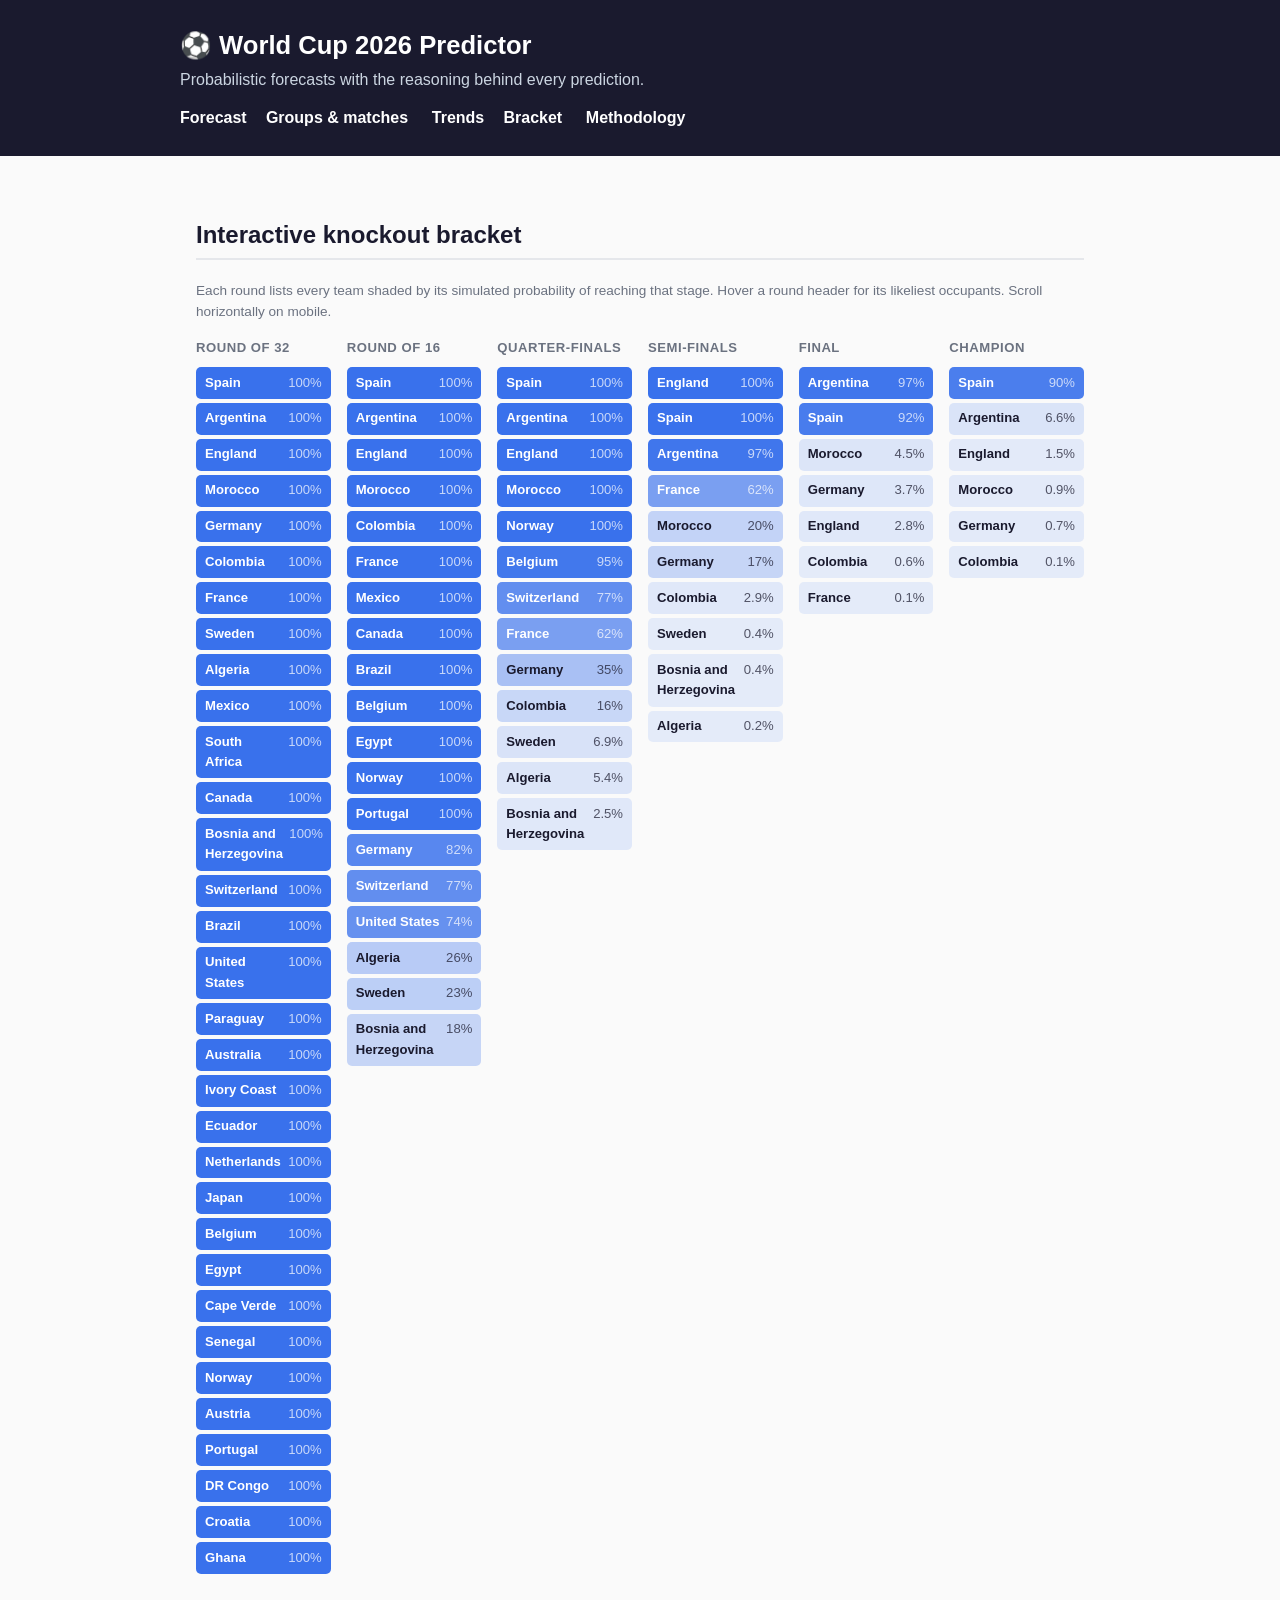
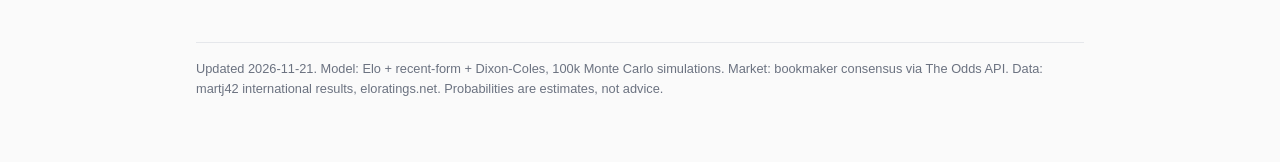
==== docs/bracket.html @ 674c7525 "Daily update 2026-11-21" ====
<!doctype html><html lang="en"><head><meta charset="utf-8">
<meta name="viewport" content="width=device-width,initial-scale=1">
<title>Bracket — WC26 Predictor</title><link rel="stylesheet" href="style.css"></head>
<body><header><div class="inner"><h1>⚽ World Cup 2026 Predictor</h1>
<p>Probabilistic forecasts with the reasoning behind every prediction.</p>
<nav><a href="index.html">Forecast</a><a href="groups.html">Groups &amp; matches</a>
<a href="trends.html">Trends</a><a href="bracket.html">Bracket</a>
<a href="methodology.html">Methodology</a></nav></div></header>
<main>
<h2>Interactive knockout bracket</h2>
<p class="muted">Each round lists every team shaded by its simulated probability
of reaching that stage. Hover a round header for its likeliest occupants.
Scroll horizontally on mobile.</p>
<div id="bracket"></div><footer>Updated 2026-11-21. Model: Elo + recent-form + Dixon-Coles, 100k Monte Carlo
simulations. Market: bookmaker consensus via The Odds API. Data: martj42
international results, eloratings.net. Probabilities are estimates, not advice.
</footer></main>
<div id="team-modal" aria-hidden="true"><div class="box"><button class="close"
aria-label="Close">&times;</button><div id="team-modal-content"></div></div></div>
<script src="vendor/chart.min.js"></script>
<script src="app.js" defer></script>
</body></html>
---- docs/style.css ----
:root { --bg:#fafafa; --card:#fff; --ink:#1a1a2e; --muted:#6b7280;
        --model:#2563eb; --market:#d97706; --line:#e5e7eb; }
* { box-sizing:border-box; }
body { font-family:-apple-system,BlinkMacSystemFont,'Segoe UI',Roboto,sans-serif;
       background:var(--bg); color:var(--ink); margin:0; line-height:1.55; }
main { max-width:920px; margin:0 auto; padding:1.5rem 1rem 4rem; }
header { background:var(--ink); color:#fff; padding:1.6rem 1rem; }
header .inner { max-width:920px; margin:0 auto; }
header h1 { margin:0 0 .2rem; font-size:1.6rem; }
header p, header a { color:#cbd5e1; margin:0; }
nav a { color:#fff; margin-right:1.2rem; text-decoration:none; font-weight:600; }
nav { margin-top:.8rem; }
h2 { margin-top:2.2rem; border-bottom:2px solid var(--line); padding-bottom:.3rem; }
table { border-collapse:collapse; width:100%; background:var(--card);
        font-size:.92rem; }
th, td { text-align:left; padding:.45rem .6rem; border-bottom:1px solid var(--line); }
th { background:#f1f5f9; } td.num, th.num { text-align:right; }
.bar { background:var(--line); border-radius:3px; height:10px; min-width:120px; }
.bar > div { height:10px; border-radius:3px; }
.bar .model { background:var(--model); } .bar .market { background:var(--market); }
.legend span { display:inline-block; margin-right:1rem; font-size:.85rem;
               color:var(--muted); }
.dot { display:inline-block; width:10px; height:10px; border-radius:5px;
       margin-right:.3rem; }
.fixture { background:var(--card); border:1px solid var(--line); border-radius:8px;
           padding: .8rem 1rem; margin:.7rem 0; }
.fixture .teams { font-weight:650; }
.fixture .date { color:var(--muted); font-size:.85rem; float:right; }
.probrow { display:flex; gap:.4rem; margin:.4rem 0; font-size:.88rem; }
.probrow span { flex:1; text-align:center; padding:.25rem; border-radius:4px;
                background:#eef2ff; }
.probrow span.fav { background:#dbeafe; font-weight:650; }
details summary { cursor:pointer; color:var(--model); font-size:.88rem; }
details p { font-size:.9rem; color:#374151; }
.muted { color:var(--muted); font-size:.85rem; }
footer { color:var(--muted); font-size:.8rem; margin-top:3rem;
         border-top:1px solid var(--line); padding-top:1rem; }

/* ---- interactive enhancements (app.js) ---- */
.controls { display:flex; flex-wrap:wrap; gap:.6rem; align-items:center;
            margin:.8rem 0; }
.controls input[type=text], .controls select { padding:.35rem .5rem;
            border:1px solid var(--line); border-radius:6px; font-size:.9rem;
            background:var(--card); color:var(--ink); }
.controls .seg { display:inline-flex; border:1px solid var(--line);
            border-radius:6px; overflow:hidden; }
.controls .seg button { border:0; background:var(--card); color:var(--muted);
            padding:.35rem .7rem; cursor:pointer; font-size:.85rem; font-weight:600; }
.controls .seg button.active { background:var(--model); color:#fff; }
.controls .seg button.active.market { background:var(--market); }
th.sortable { cursor:pointer; user-select:none; }
th.sortable::after { content:" \2195"; color:var(--muted); font-size:.8em; }
th.sortable.asc::after { content:" \2191"; color:var(--ink); }
th.sortable.desc::after { content:" \2193"; color:var(--ink); }
a.team-link { color:var(--model); text-decoration:none; font-weight:650;
            cursor:pointer; }
a.team-link:hover { text-decoration:underline; }
.chartwrap { background:var(--card); border:1px solid var(--line);
            border-radius:8px; padding:1rem; margin:.8rem 0; }
.chartwrap canvas { max-width:100%; }
.checks { display:flex; flex-wrap:wrap; gap:.5rem 1rem; margin:.6rem 0; }
.checks label { font-size:.85rem; display:inline-flex; align-items:center;
            gap:.3rem; }
.cards { display:grid; grid-template-columns:repeat(auto-fit,minmax(220px,1fr));
            gap:.8rem; margin:.8rem 0; }
.mcard { background:var(--card); border:1px solid var(--line); border-radius:8px;
            padding:.8rem 1rem; }
.mcard .delta-up { color:#16a34a; font-weight:650; }
.mcard .delta-down { color:#dc2626; font-weight:650; }
.badge { display:inline-block; font-size:.72rem; font-weight:700; padding:.1rem .45rem;
            border-radius:10px; color:#fff; }
.badge.model { background:var(--model); } .badge.market { background:var(--market); }
.scorebadge { font-weight:700; color:var(--ink); }
/* bracket */
#bracket { overflow-x:auto; padding-bottom:1rem; }
.bracket-cols { display:flex; gap:1rem; min-width:760px; }
.bcol { flex:1; min-width:120px; }
.bcol h4 { margin:.2rem 0 .5rem; font-size:.82rem; text-transform:uppercase;
            letter-spacing:.04em; color:var(--muted); }
.bteam { font-size:.82rem; padding:.3rem .5rem; margin:.25rem 0; border-radius:5px;
            border:1px solid var(--line); cursor:pointer; display:flex;
            justify-content:space-between; gap:.4rem; }
.bteam b { font-weight:600; }
.bteam span.p { color:inherit; opacity:.72; font-variant-numeric:tabular-nums; }
/* modal */
#team-modal { position:fixed; inset:0; background:rgba(15,23,42,.55);
            display:none; align-items:flex-start; justify-content:center;
            padding:2rem 1rem; z-index:50; overflow-y:auto; }
#team-modal.open { display:flex; }
#team-modal .box { background:var(--card); border-radius:12px; max-width:640px;
            width:100%; padding:1.3rem 1.5rem; box-shadow:0 20px 60px rgba(0,0,0,.3); }
#team-modal h3 { margin:.1rem 0; border:0; }
#team-modal .close { float:right; cursor:pointer; border:0; background:none;
            font-size:1.4rem; color:var(--muted); line-height:1; }
.advrow { display:flex; align-items:center; gap:.6rem; margin:.3rem 0;
            font-size:.85rem; }
.advrow .lbl { width:90px; color:var(--muted); }
.advrow .pct { width:46px; text-align:right; font-variant-numeric:tabular-nums; }
.advrow .bar { flex:1; }
.modal-sched .fixture { margin:.5rem 0; }
.muted.small { font-size:.78rem; margin:.5rem 0 .2rem; }
.scoreline { font-size:.82rem; color:var(--muted); margin:.1rem 0 .2rem; }
.scoreline b { color:var(--ink); }
/* results-so-far pick badges */
.fixture.result .picks { margin:.4rem 0 .2rem; font-size:.85rem; color:var(--muted);
            display:flex; flex-wrap:wrap; gap:.4rem 1rem; align-items:center; }
.pick { padding:.1rem .45rem; border-radius:4px; font-weight:600; }
.pick.hit { background:#dcfce7; color:#15803d; }
.pick.miss { background:#fee2e2; color:#b91c1c; }
/* live track-record per-match table */
.tr-matches { font-size:.82rem; }
.tr-matches th, .tr-matches td { padding:.3rem .4rem; }
.tr-matches .mtch { white-space:nowrap; }
.tr-matches .vs { color:var(--muted); }
.tr-matches .sc { color:var(--muted); font-variant-numeric:tabular-nums; }
.tr-matches td.win { color:#15803d; font-weight:650; }
/* ---------- mobile ---------- */
@media (max-width:640px) {
  header { padding:1.1rem .9rem; }
  header h1 { font-size:1.3rem; }
  header p { font-size:.9rem; }
  nav a { margin-right:.9rem; }
  main { padding:1rem .8rem 3rem; }
  h2 { margin-top:1.6rem; font-size:1.25rem; }
  /* wide tables scroll horizontally instead of breaking the layout */
  main > table, .tablewrap, #team-table, .tr-matches,
  .groups-table, table { display:block; max-width:100%; overflow-x:auto;
            white-space:nowrap; -webkit-overflow-scrolling:touch; }
  .bar { min-width:70px; }
  #team-modal { padding:0; align-items:stretch; }
  #team-modal .box { max-width:100%; min-height:100%; border-radius:0;
            padding:1.1rem 1rem; }
}
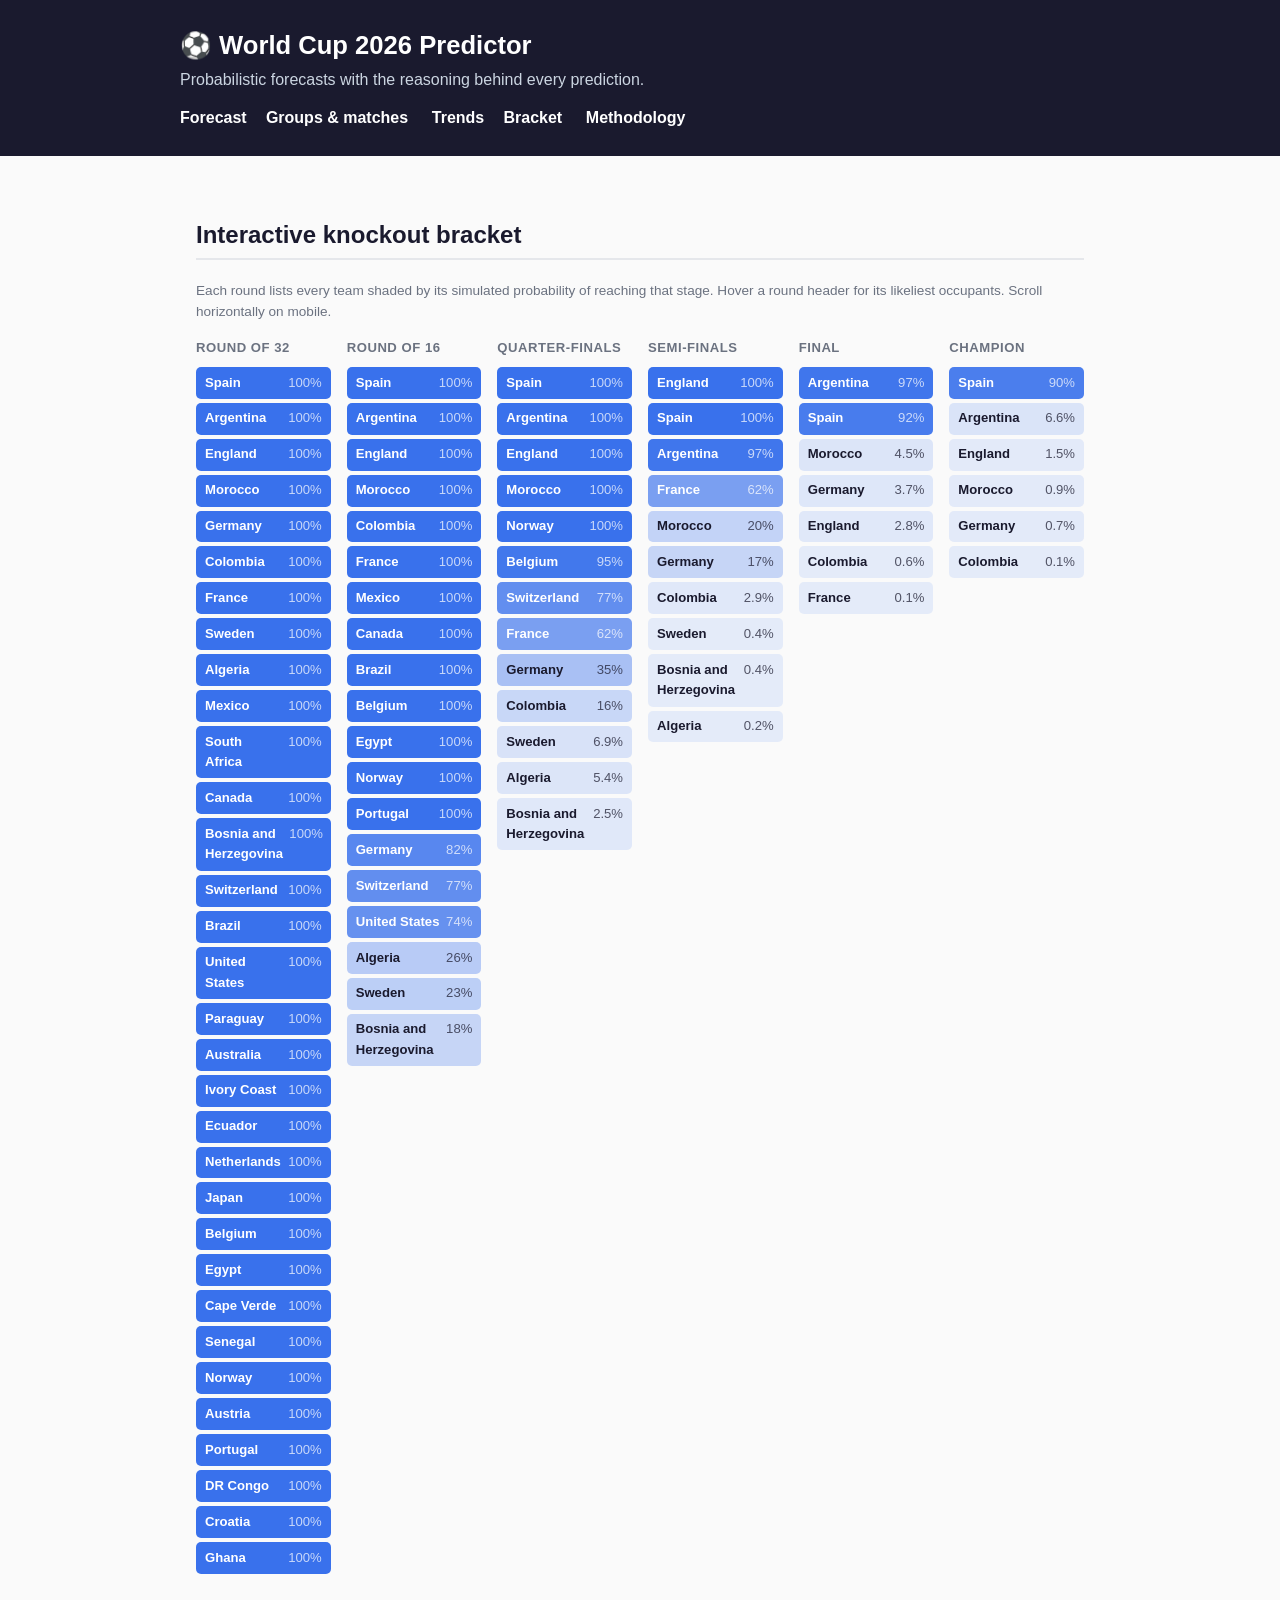
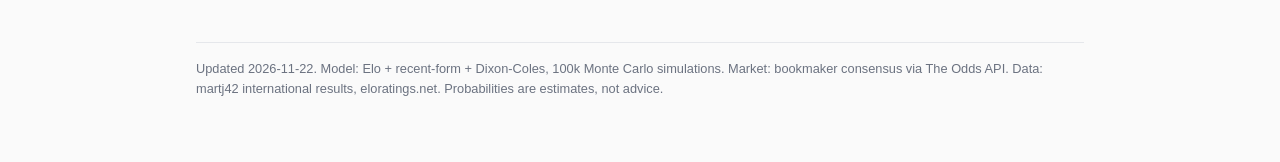
==== commit 08aa6bf2: "Daily update 2026-11-22" ====
--- a/docs/bracket.html
+++ b/docs/bracket.html
@@ -11,7 +11,7 @@
 <p class="muted">Each round lists every team shaded by its simulated probability
 of reaching that stage. Hover a round header for its likeliest occupants.
 Scroll horizontally on mobile.</p>
-<div id="bracket"></div><footer>Updated 2026-11-21. Model: Elo + recent-form + Dixon-Coles, 100k Monte Carlo
+<div id="bracket"></div><footer>Updated 2026-11-22. Model: Elo + recent-form + Dixon-Coles, 100k Monte Carlo
 simulations. Market: bookmaker consensus via The Odds API. Data: martj42
 international results, eloratings.net. Probabilities are estimates, not advice.
 </footer></main>
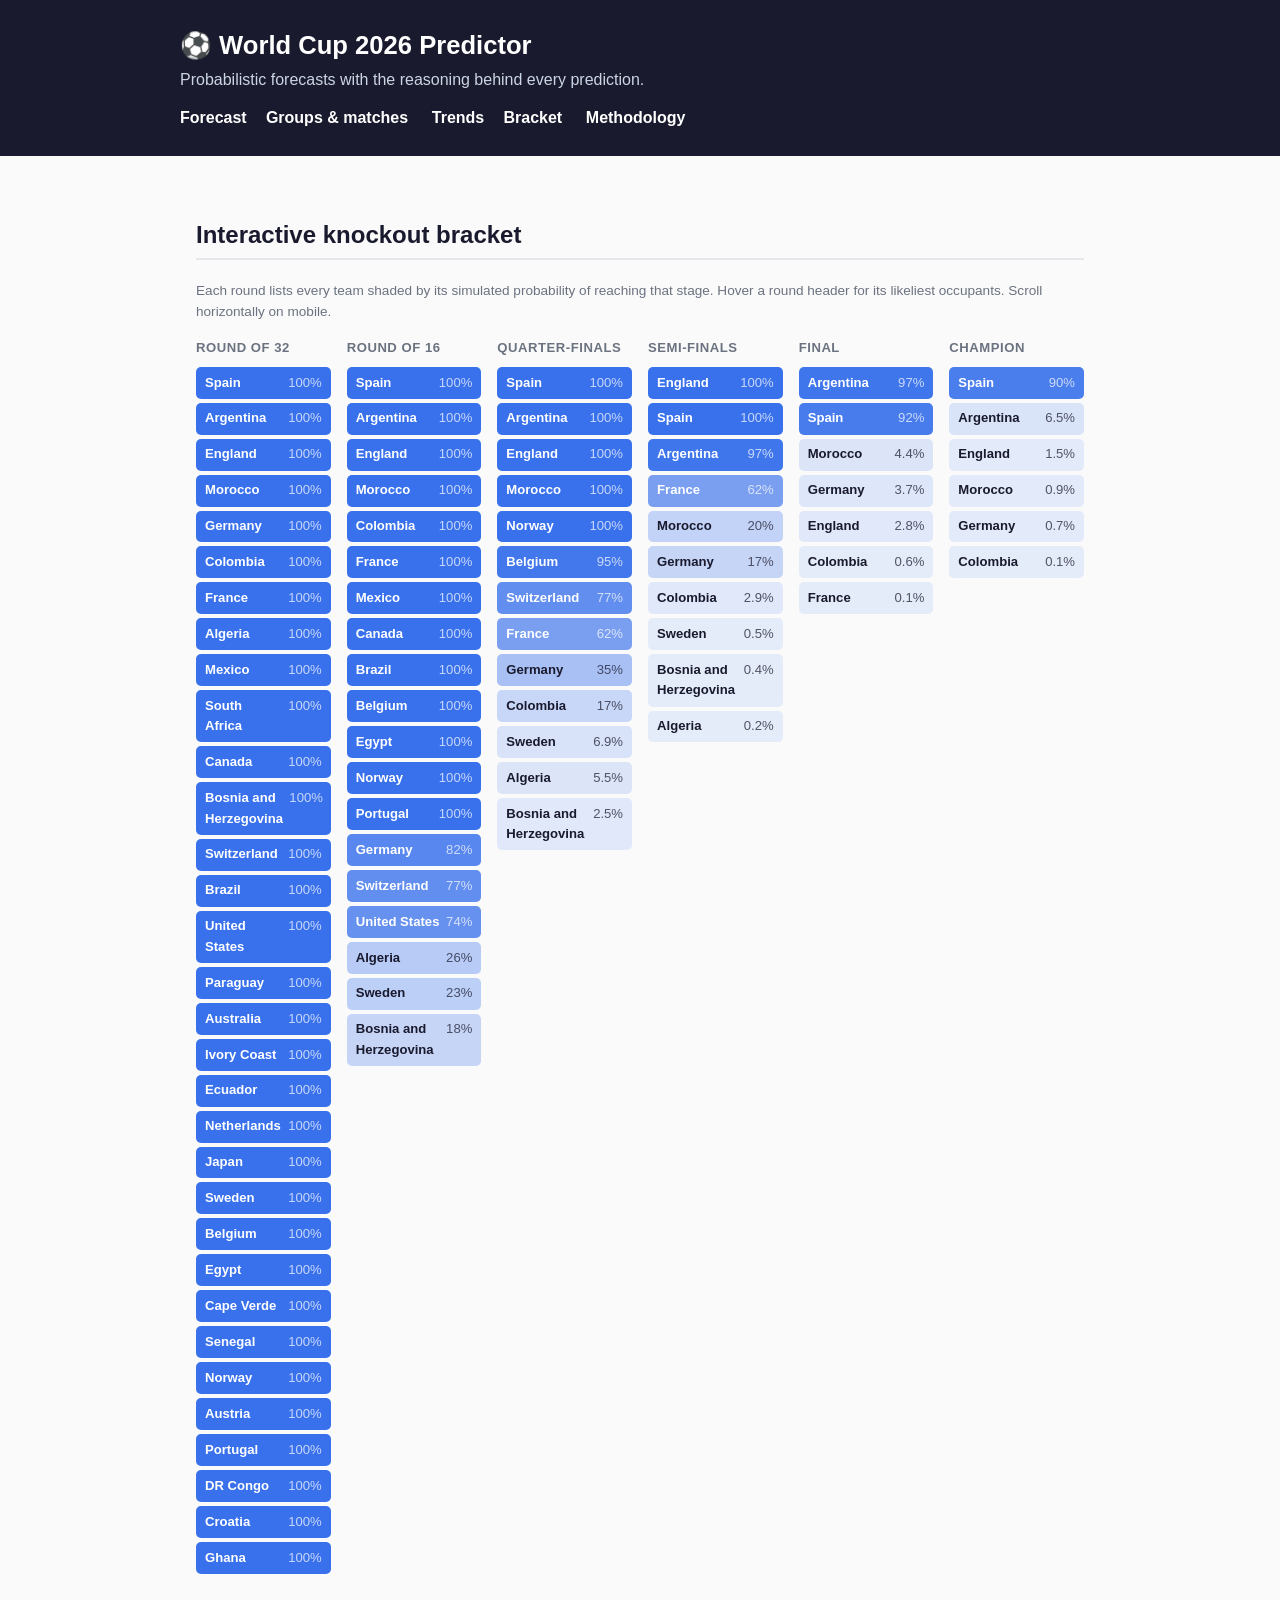
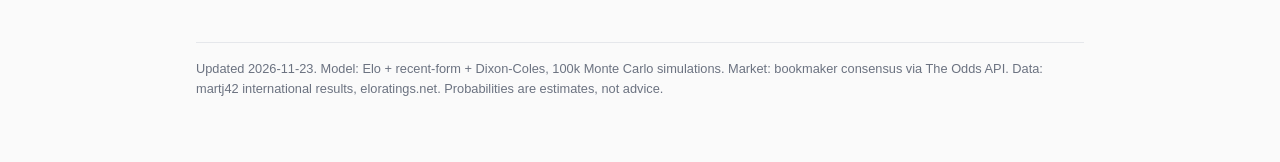
==== commit 7ce9f1dc: "Daily update 2026-11-23" ====
--- a/docs/bracket.html
+++ b/docs/bracket.html
@@ -11,7 +11,7 @@
 <p class="muted">Each round lists every team shaded by its simulated probability
 of reaching that stage. Hover a round header for its likeliest occupants.
 Scroll horizontally on mobile.</p>
-<div id="bracket"></div><footer>Updated 2026-11-22. Model: Elo + recent-form + Dixon-Coles, 100k Monte Carlo
+<div id="bracket"></div><footer>Updated 2026-11-23. Model: Elo + recent-form + Dixon-Coles, 100k Monte Carlo
 simulations. Market: bookmaker consensus via The Odds API. Data: martj42
 international results, eloratings.net. Probabilities are estimates, not advice.
 </footer></main>
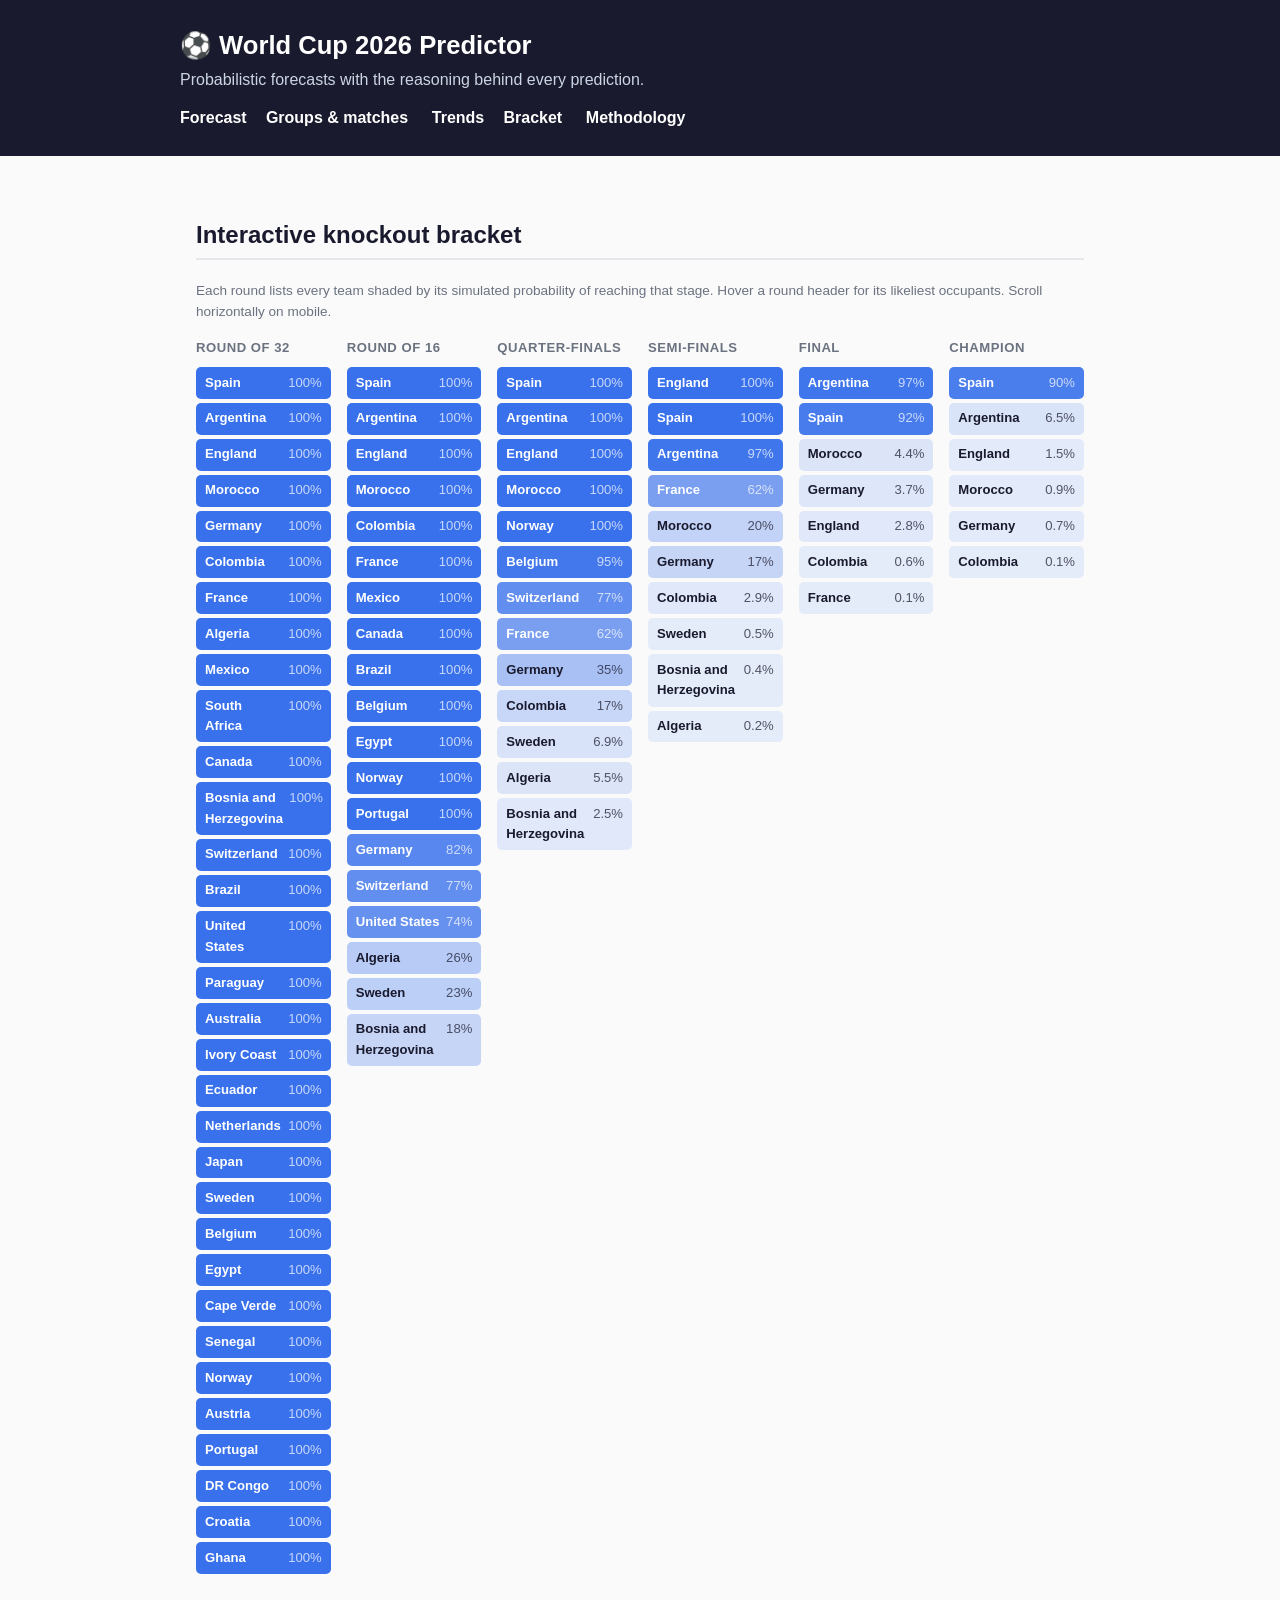
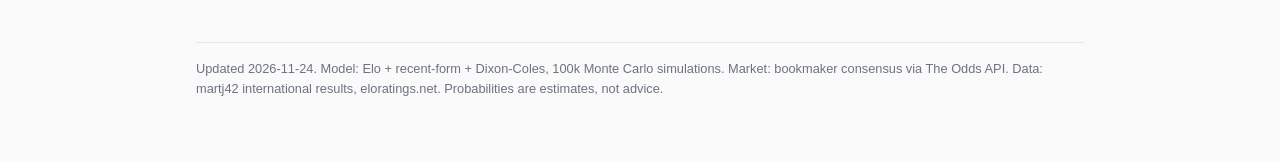
==== commit e11fbd8a: "Daily update 2026-11-24" ====
--- a/docs/bracket.html
+++ b/docs/bracket.html
@@ -11,7 +11,7 @@
 <p class="muted">Each round lists every team shaded by its simulated probability
 of reaching that stage. Hover a round header for its likeliest occupants.
 Scroll horizontally on mobile.</p>
-<div id="bracket"></div><footer>Updated 2026-11-23. Model: Elo + recent-form + Dixon-Coles, 100k Monte Carlo
+<div id="bracket"></div><footer>Updated 2026-11-24. Model: Elo + recent-form + Dixon-Coles, 100k Monte Carlo
 simulations. Market: bookmaker consensus via The Odds API. Data: martj42
 international results, eloratings.net. Probabilities are estimates, not advice.
 </footer></main>
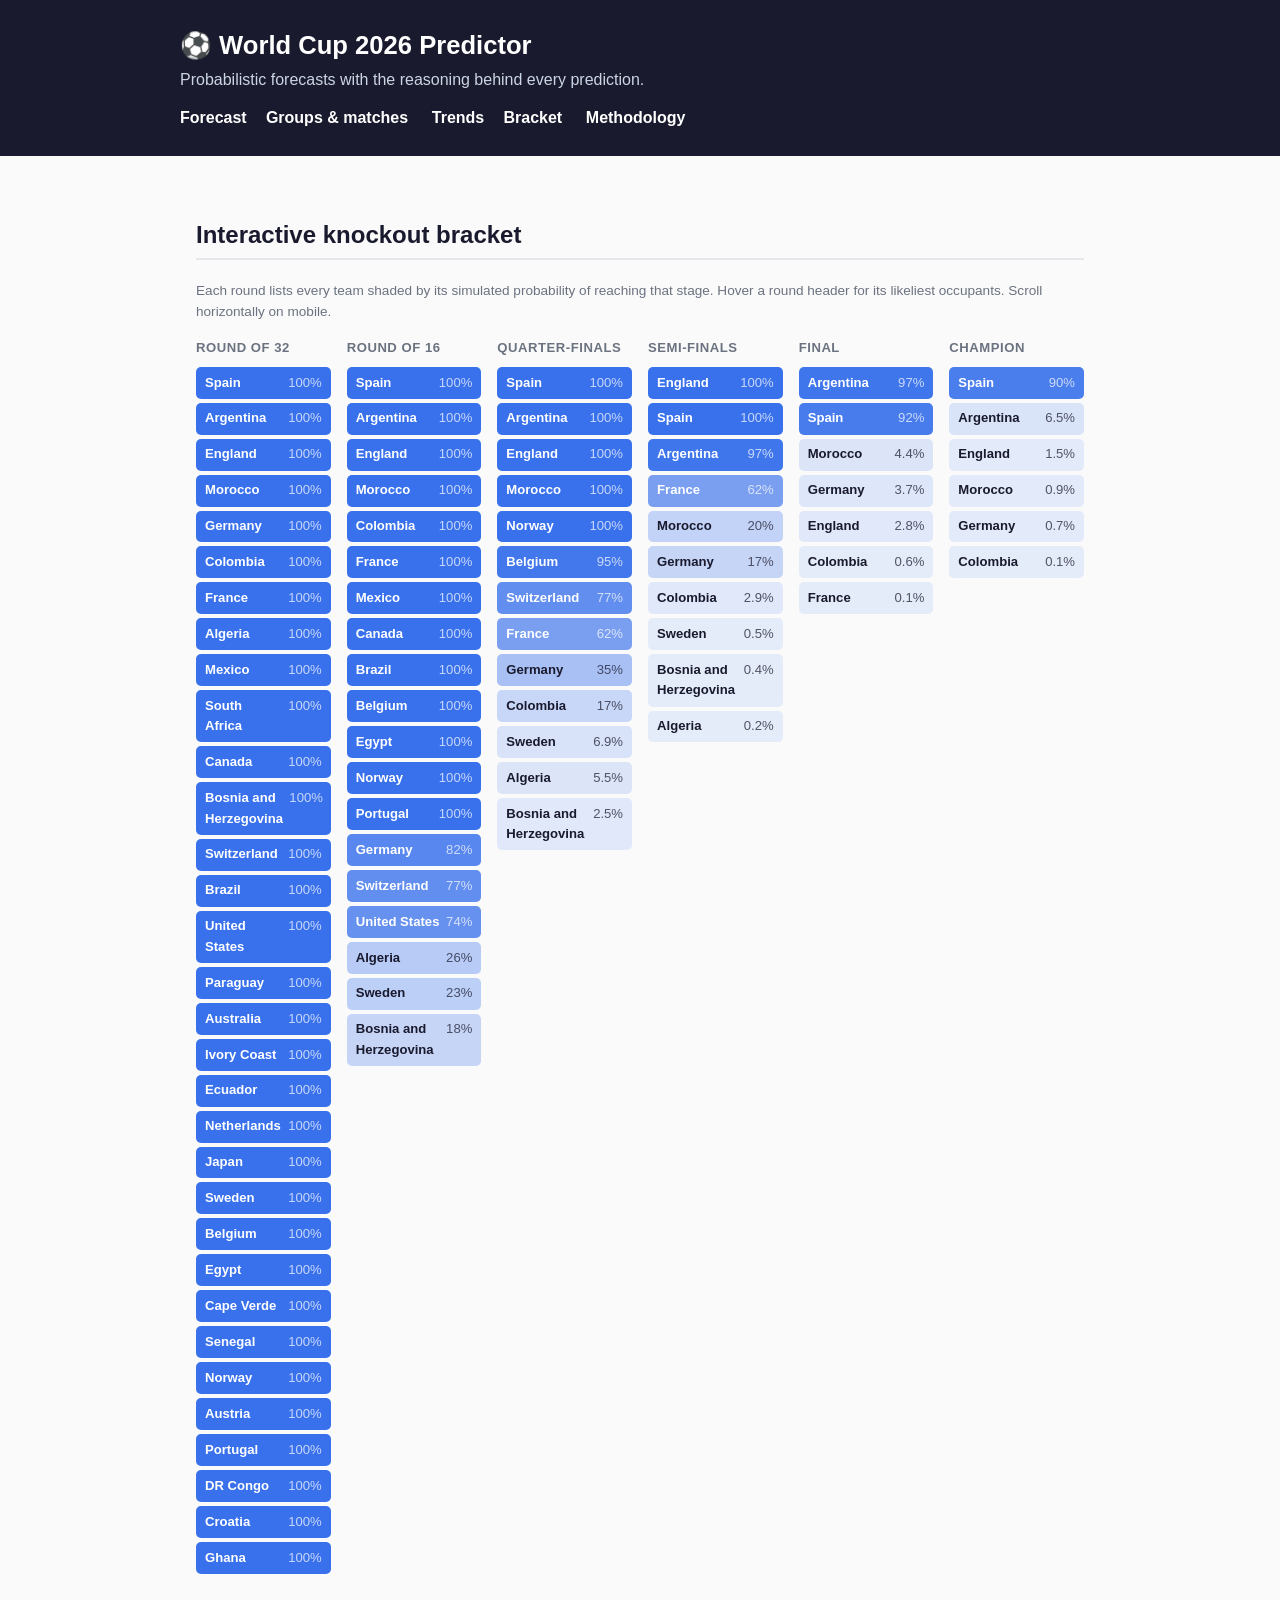
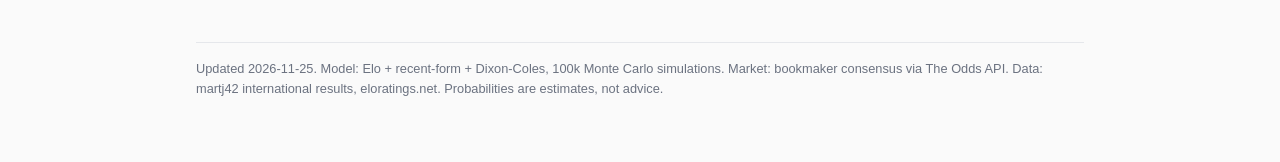
==== commit 282ae1b7: "Daily update 2026-11-25" ====
--- a/docs/bracket.html
+++ b/docs/bracket.html
@@ -11,7 +11,7 @@
 <p class="muted">Each round lists every team shaded by its simulated probability
 of reaching that stage. Hover a round header for its likeliest occupants.
 Scroll horizontally on mobile.</p>
-<div id="bracket"></div><footer>Updated 2026-11-24. Model: Elo + recent-form + Dixon-Coles, 100k Monte Carlo
+<div id="bracket"></div><footer>Updated 2026-11-25. Model: Elo + recent-form + Dixon-Coles, 100k Monte Carlo
 simulations. Market: bookmaker consensus via The Odds API. Data: martj42
 international results, eloratings.net. Probabilities are estimates, not advice.
 </footer></main>
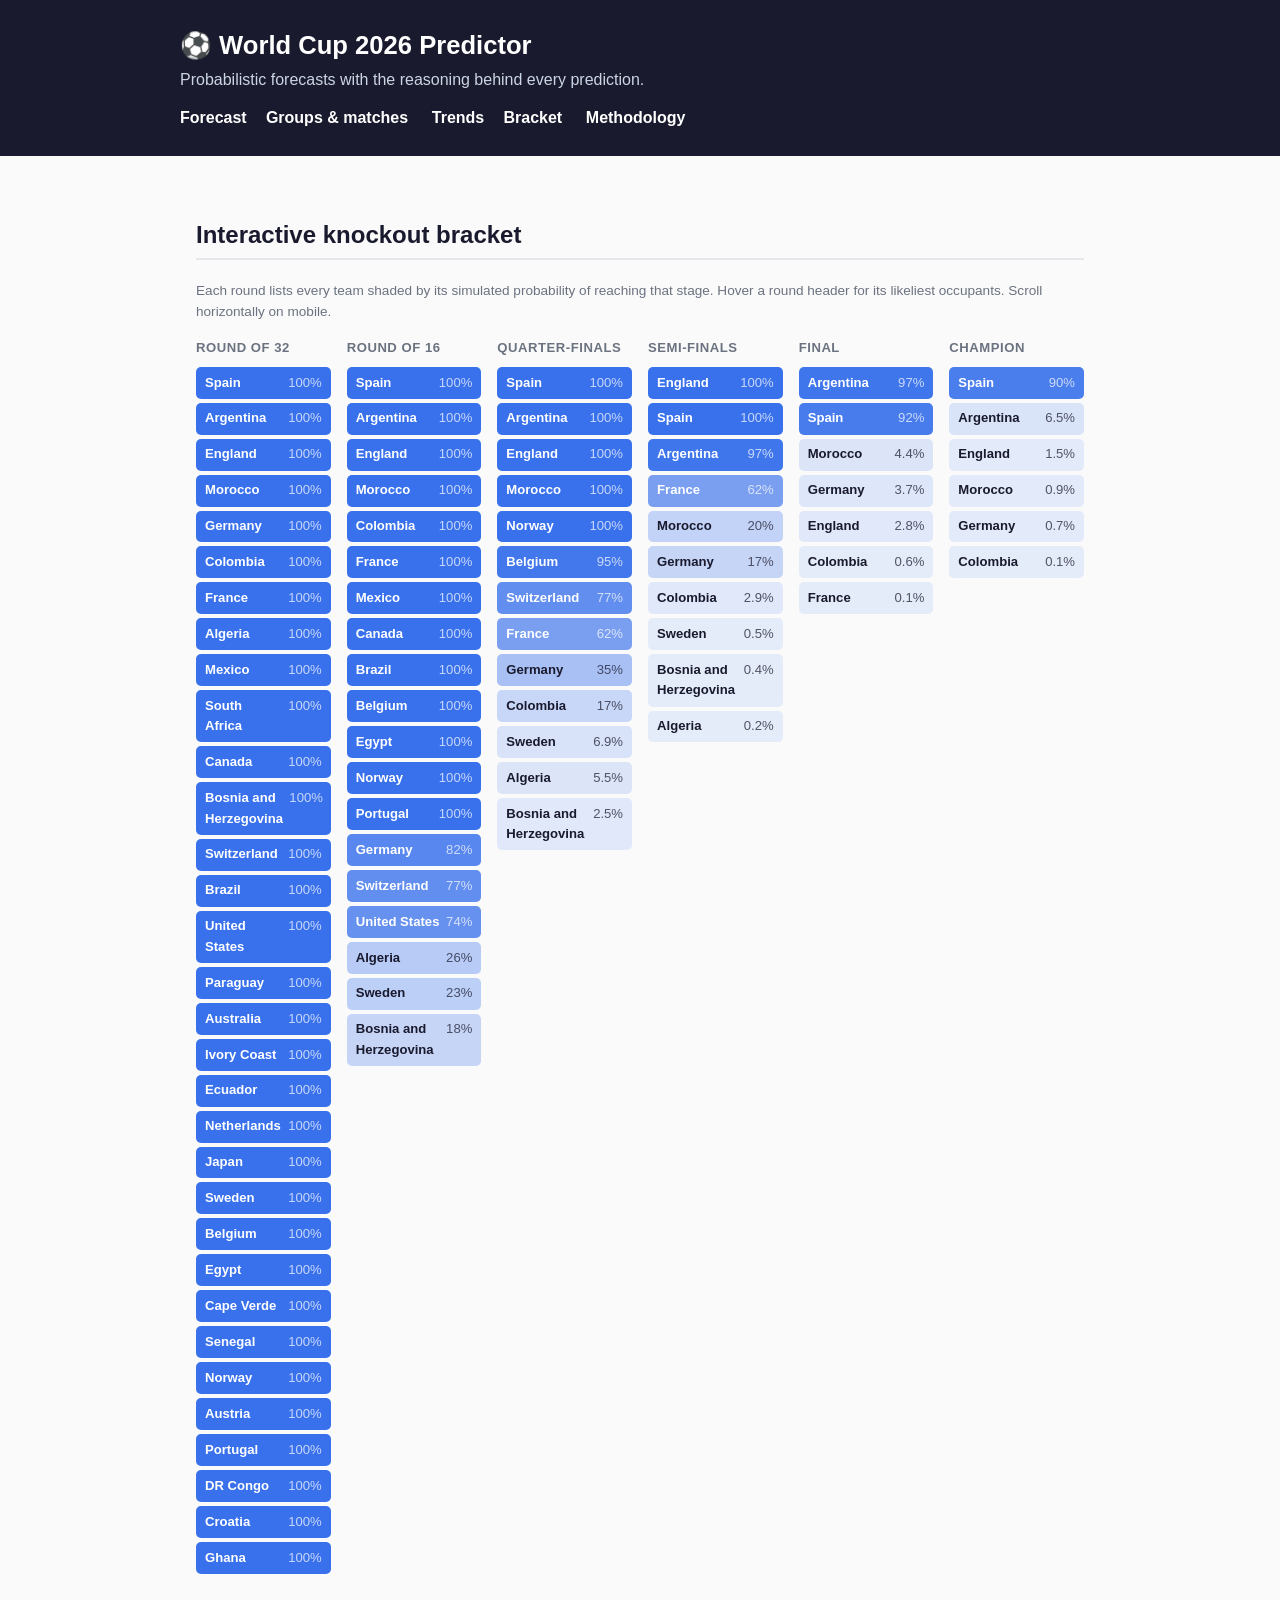
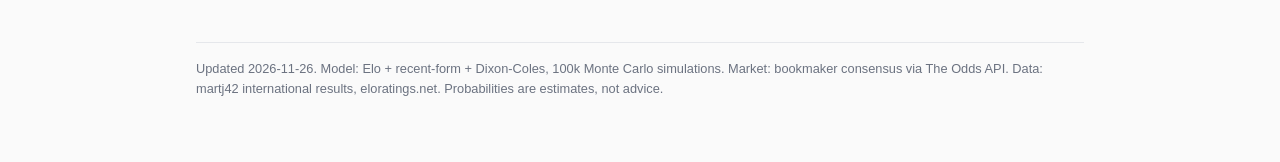
==== commit 0da2430a: "Daily update 2026-11-26" ====
--- a/docs/bracket.html
+++ b/docs/bracket.html
@@ -11,7 +11,7 @@
 <p class="muted">Each round lists every team shaded by its simulated probability
 of reaching that stage. Hover a round header for its likeliest occupants.
 Scroll horizontally on mobile.</p>
-<div id="bracket"></div><footer>Updated 2026-11-25. Model: Elo + recent-form + Dixon-Coles, 100k Monte Carlo
+<div id="bracket"></div><footer>Updated 2026-11-26. Model: Elo + recent-form + Dixon-Coles, 100k Monte Carlo
 simulations. Market: bookmaker consensus via The Odds API. Data: martj42
 international results, eloratings.net. Probabilities are estimates, not advice.
 </footer></main>
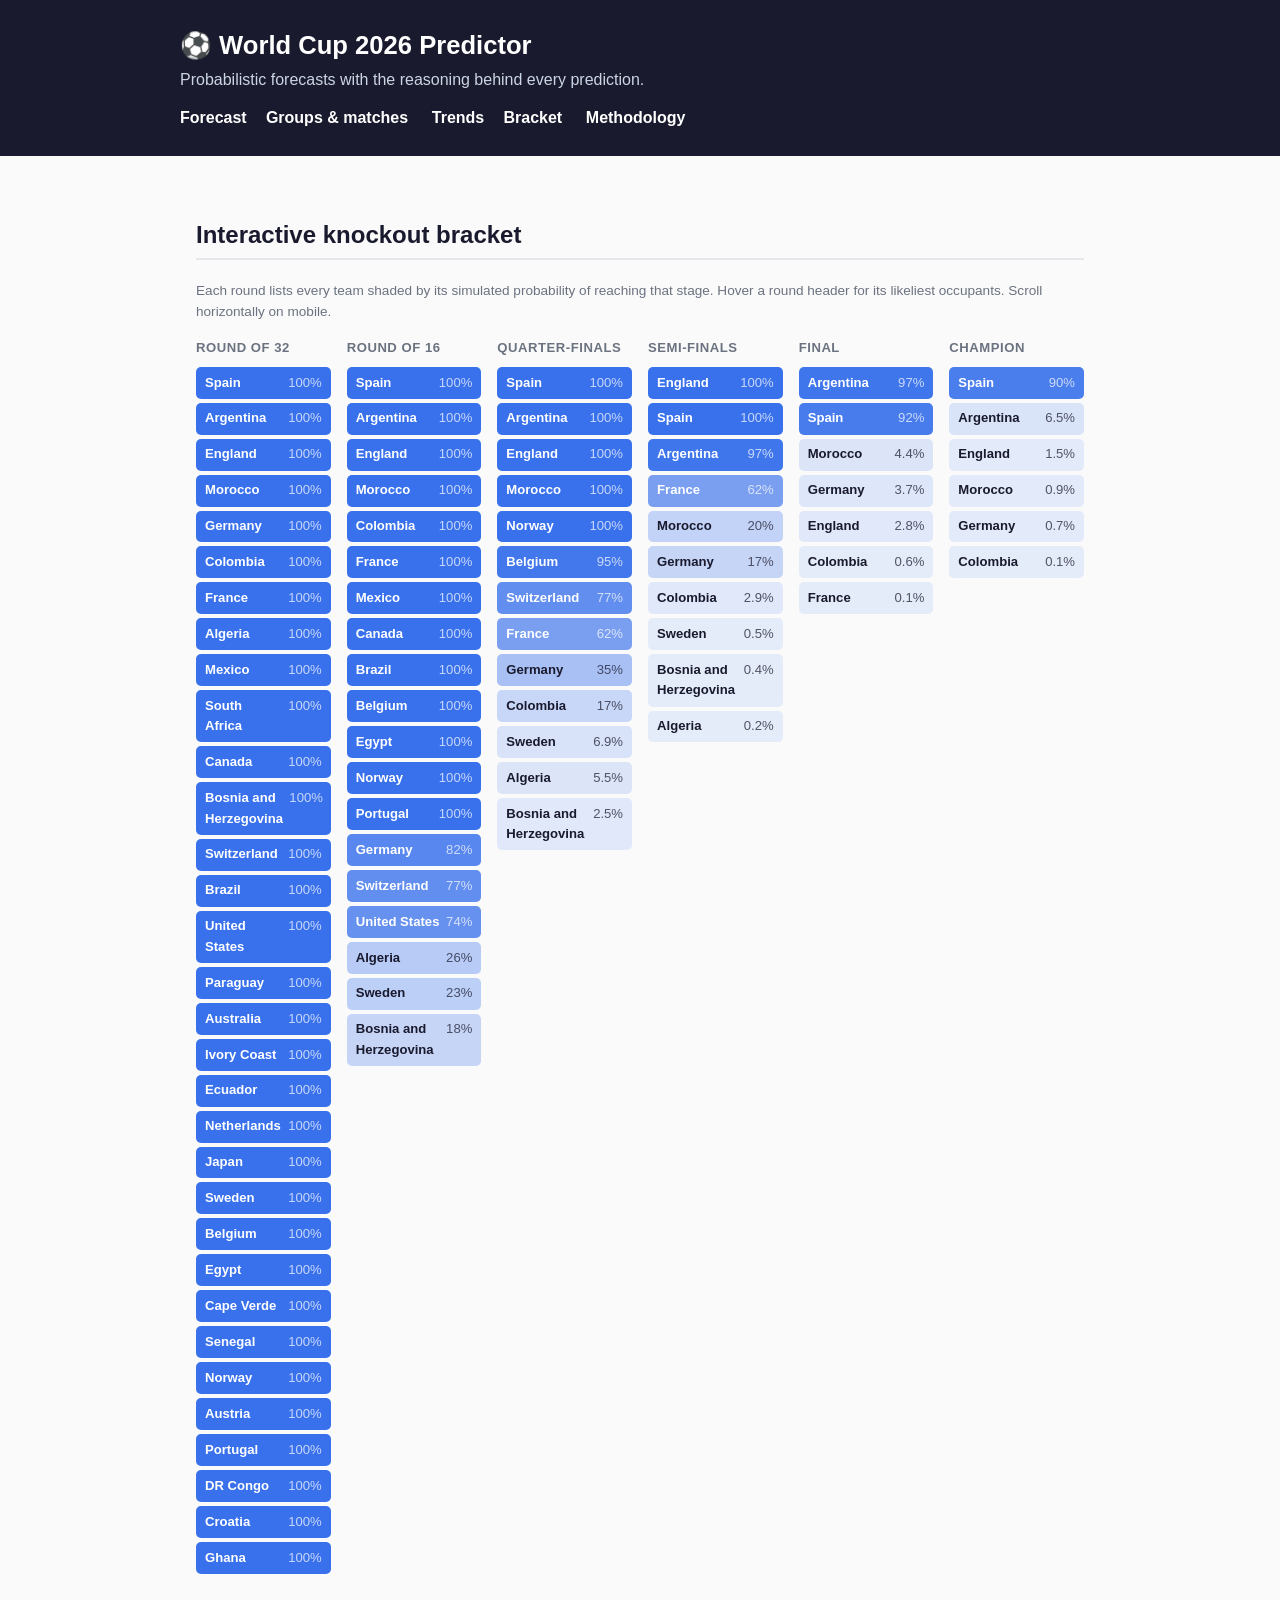
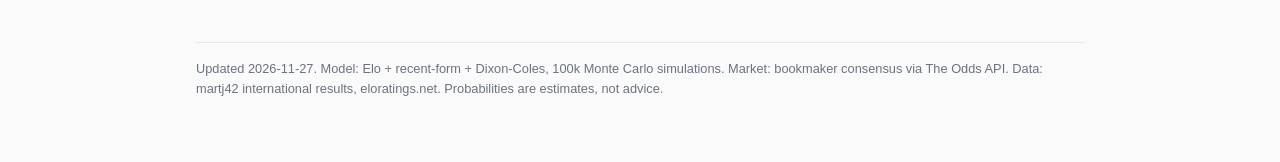
==== commit e320bddd: "Daily update 2026-11-27" ====
--- a/docs/bracket.html
+++ b/docs/bracket.html
@@ -11,7 +11,7 @@
 <p class="muted">Each round lists every team shaded by its simulated probability
 of reaching that stage. Hover a round header for its likeliest occupants.
 Scroll horizontally on mobile.</p>
-<div id="bracket"></div><footer>Updated 2026-11-26. Model: Elo + recent-form + Dixon-Coles, 100k Monte Carlo
+<div id="bracket"></div><footer>Updated 2026-11-27. Model: Elo + recent-form + Dixon-Coles, 100k Monte Carlo
 simulations. Market: bookmaker consensus via The Odds API. Data: martj42
 international results, eloratings.net. Probabilities are estimates, not advice.
 </footer></main>
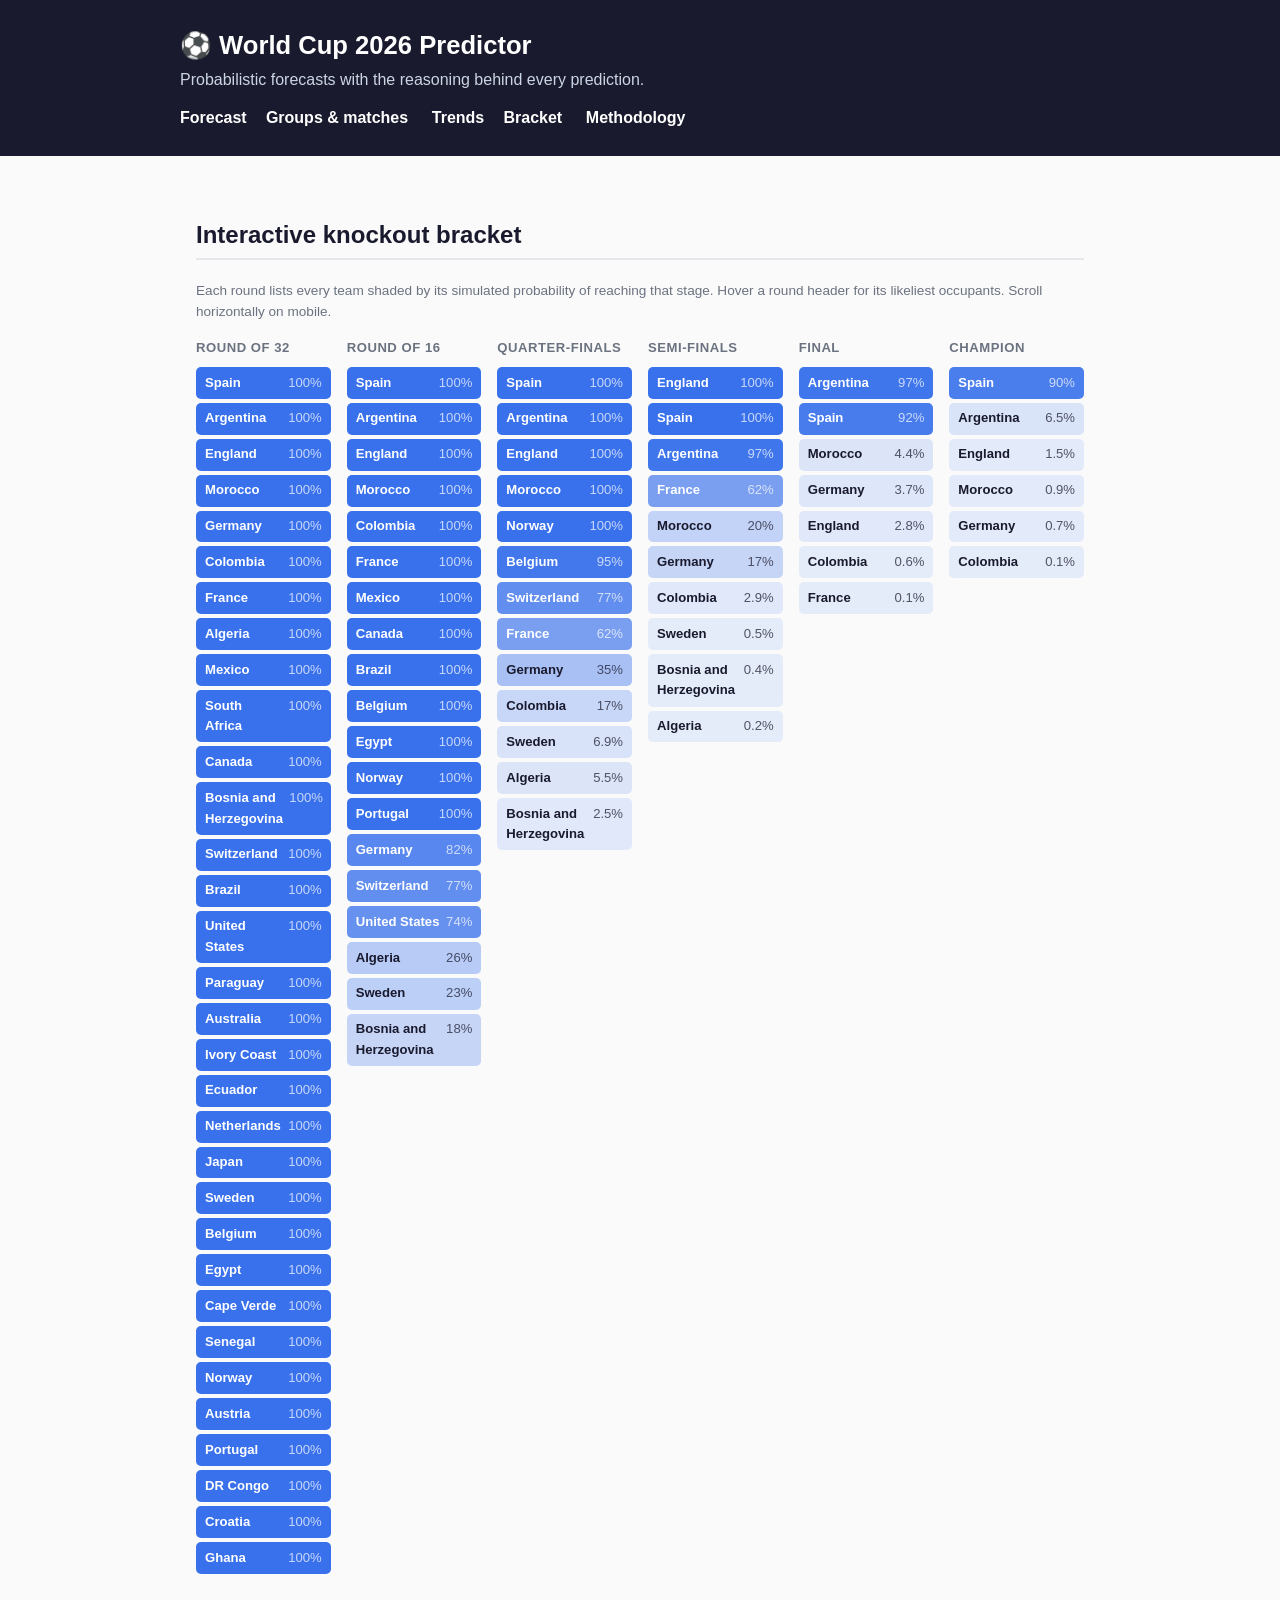
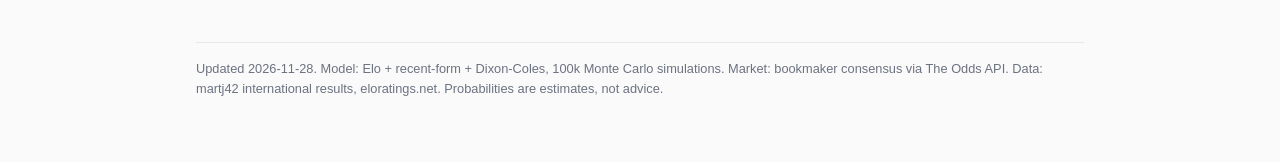
==== commit 8c9019a4: "Daily update 2026-11-28" ====
--- a/docs/bracket.html
+++ b/docs/bracket.html
@@ -11,7 +11,7 @@
 <p class="muted">Each round lists every team shaded by its simulated probability
 of reaching that stage. Hover a round header for its likeliest occupants.
 Scroll horizontally on mobile.</p>
-<div id="bracket"></div><footer>Updated 2026-11-27. Model: Elo + recent-form + Dixon-Coles, 100k Monte Carlo
+<div id="bracket"></div><footer>Updated 2026-11-28. Model: Elo + recent-form + Dixon-Coles, 100k Monte Carlo
 simulations. Market: bookmaker consensus via The Odds API. Data: martj42
 international results, eloratings.net. Probabilities are estimates, not advice.
 </footer></main>
